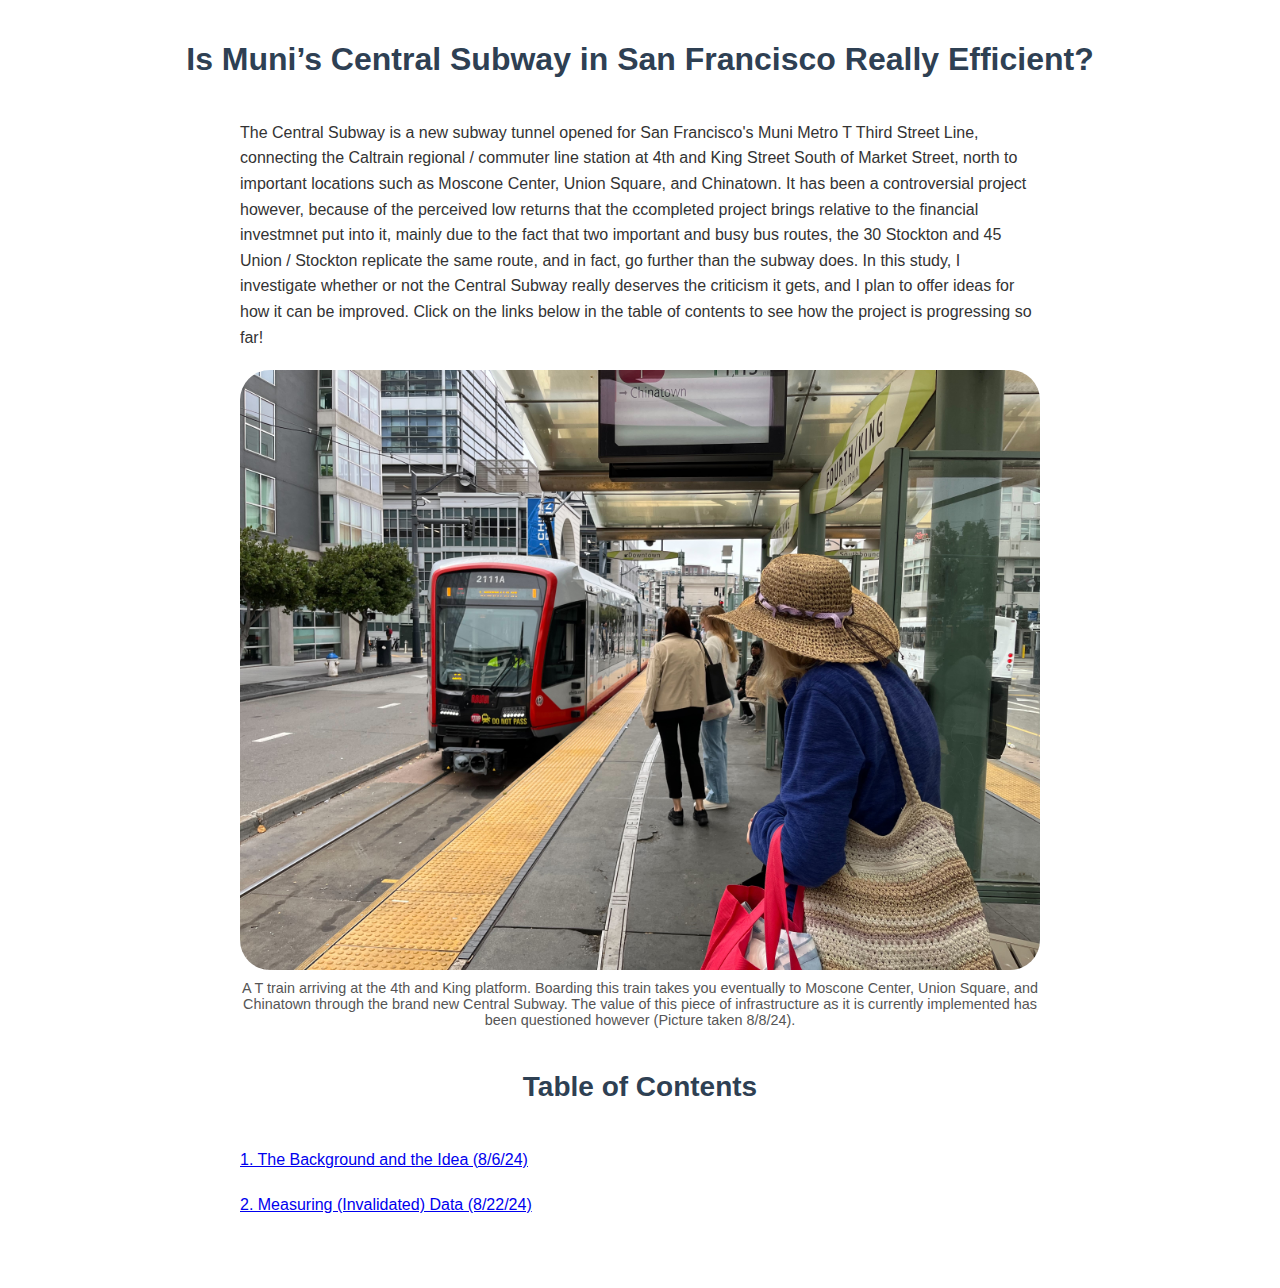
==== central_subway.html @ 16d841a9 "Update central_subway.html" ====
<!DOCTYPE html>
<html lang="en">
<head>
    <meta charset="UTF-8">
    <meta name="viewport" content="width=device-width, initial-scale=1.0">
    <title>Togo Kamata | Personal Projects | Is Muni’s Central Subway in San Francisco Really Efficient?</title>
    <link rel="stylesheet" href="styles.css"> <!-- Link to external CSS file -->
</head>
<body>
    <h1>Is Muni’s Central Subway in San Francisco Really Efficient?</h1>
    <p>The Central Subway is a new subway tunnel opened for San Francisco's Muni Metro T Third Street Line, connecting the Caltrain regional / commuter line station at 4th and King Street South of Market Street, north to important locations such as Moscone Center, Union Square, and Chinatown. It has been a controversial project however, because of the perceived low returns that the ccompleted project brings relative to the financial investmnet put into it, mainly due to the fact that two important and busy bus routes, the 30 Stockton and 45 Union / Stockton replicate the same route, and in fact, go further than the subway does. In this study, I investigate whether or not the Central Subway really deserves the criticism it gets, and I plan to offer ideas for how it can be improved. Click on the links below in the table of contents to see how the project is progressing so far!</p>

 <figure>
        <img src="image_central_subway_2024-08-08_t_arrival_4th_and_king_(1).jpg" alt="The T arrives at 4th and King">
        <figcaption>A T train arriving at the 4th and King platform. Boarding this train takes you eventually to Moscone Center, Union Square, and Chinatown through the brand new Central Subway. The value of this piece of infrastructure as it is currently implemented has been questioned however (Picture taken 8/8/24).</figcaption>
    </figure>

    <h2>Table of Contents</h2>
    <p><a href="central_subway_1.html">1. The Background and the Idea (8/6/24)</a></p>
    <p><a href="central_subway_2.html">2. Measuring (Invalidated) Data (8/22/24)</a></p>
    
</body>
</html>
---- styles.css ----
/* General body styling */
body {
    font-family: Arial, sans-serif;
    background-color: #FFFFFF;
    color: #333;
    margin: 0;
    padding: 0;
    padding-bottom: 50px; /* Ensure some space at the bottom of the page */
}

h1 {
    font-size: 2em;
    color: #2e4053;
    text-align: center;
    padding: 20px;
}

h2 {
    font-size: 1.75em;
    color: #2e4053;
    text-align: center;
    padding: 20px;
}

p {
    max-width: 800px;
    margin: 20px auto;
    line-height: 1.6;
    padding: 0 20px;
    text-align: left; /* Ensure left alignment */
}

/* Styling for button hover state */
button:hover {
    background-color: #0056b3;
}

/* Styling for <figure> and <figcaption> */
figure {
    max-width: 800px;
    margin: 20px auto;
    text-align: center;
}

img {
    max-width: 800px;
    height: auto;
    border: none; /* No border */
    border-radius: 30px;
    display: block;
    margin: 0 auto;
}

figcaption {
    margin-top: 10px;
    font-size: 0.9em;
    color: #555;
}

/* Styling for ordered lists */
ol {
    max-width: 800px;
    margin: 20px auto;
    padding-left: 40px;
    list-style-type: decimal;
}

ol li {
    margin-bottom: 10px;
    line-height: 1.6;
}
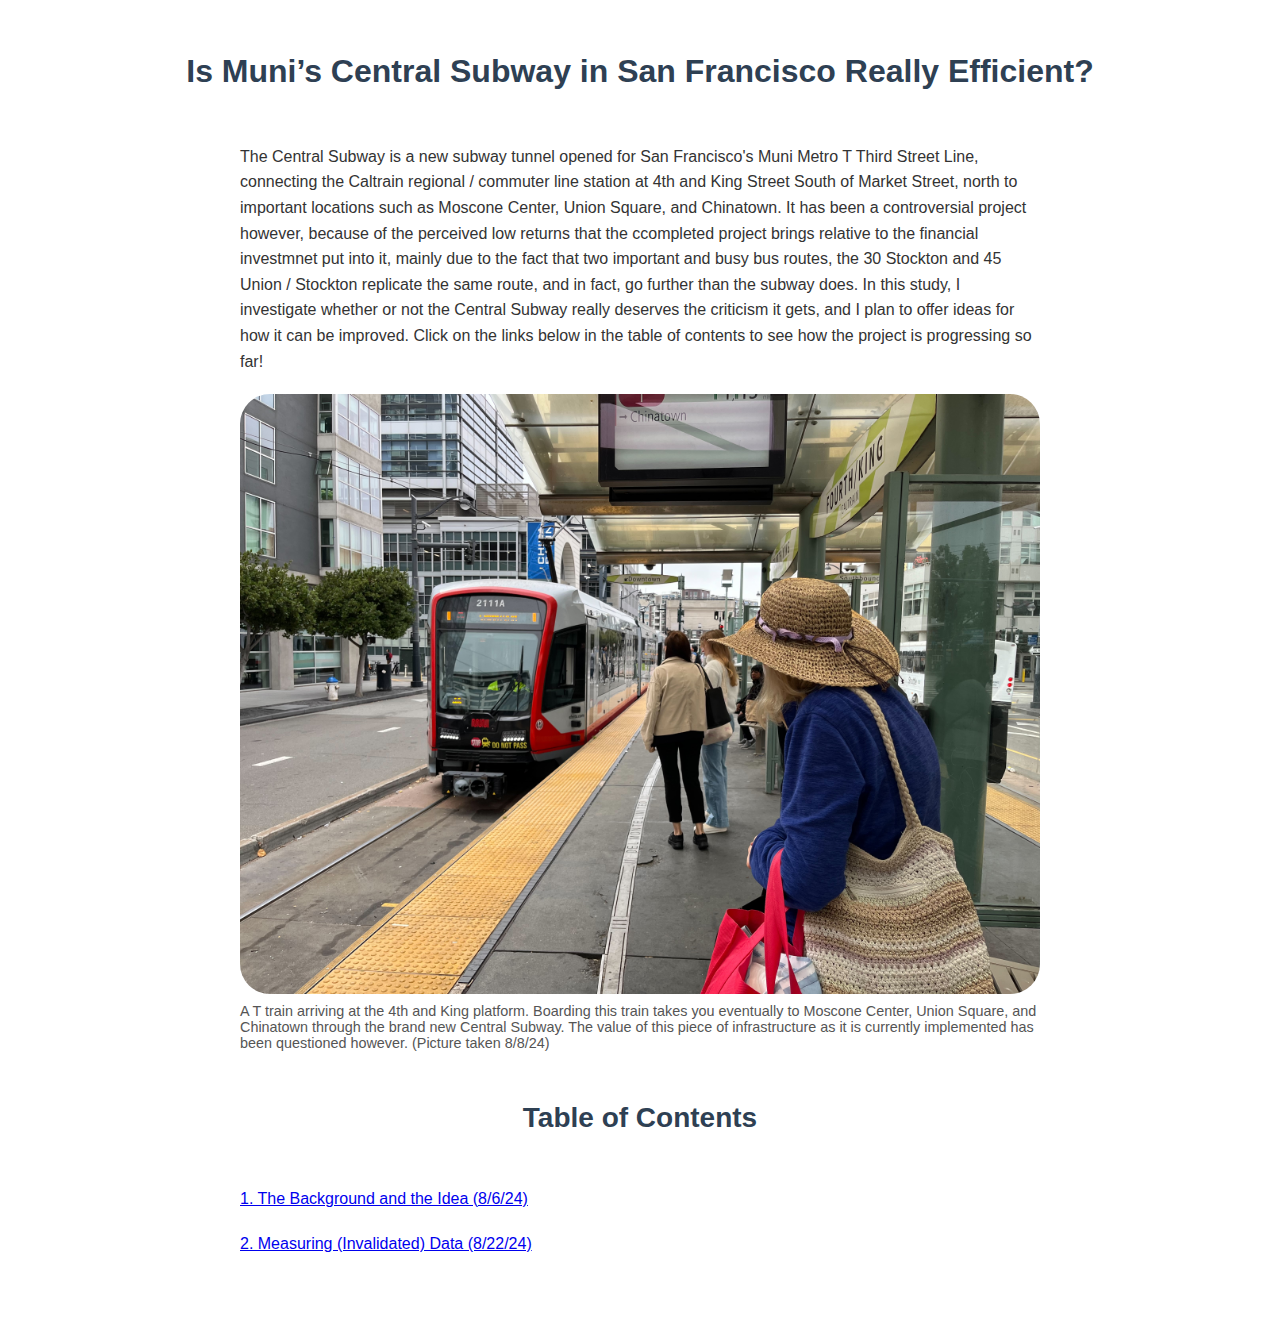
==== commit 76ea4c6e: "Update central_subway.html" ====
--- a/central_subway.html
+++ b/central_subway.html
@@ -12,7 +12,7 @@
 
  <figure>
         <img src="image_central_subway_2024-08-08_t_arrival_4th_and_king_(1).jpg" alt="The T arrives at 4th and King">
-        <figcaption>A T train arriving at the 4th and King platform. Boarding this train takes you eventually to Moscone Center, Union Square, and Chinatown through the brand new Central Subway. The value of this piece of infrastructure as it is currently implemented has been questioned however (Picture taken 8/8/24).</figcaption>
+        <figcaption>A T train arriving at the 4th and King platform. Boarding this train takes you eventually to Moscone Center, Union Square, and Chinatown through the brand new Central Subway. The value of this piece of infrastructure as it is currently implemented has been questioned however. (Picture taken 8/8/24)</figcaption>
     </figure>
 
     <h2>Table of Contents</h2>
--- a/styles.css
+++ b/styles.css
@@ -5,28 +5,35 @@
     color: #333;
     margin: 0;
     padding: 0;
-    padding-bottom: 50px; /* Ensure some space at the bottom of the page */
+    padding-bottom: 3em; /* Adjusted for spacing at the bottom */
 }
 
 h1 {
     font-size: 2em;
     color: #2e4053;
     text-align: center;
-    padding: 20px;
+    padding: 1em;
 }
 
 h2 {
     font-size: 1.75em;
     color: #2e4053;
     text-align: center;
-    padding: 20px;
+    padding: 1em;
+}
+
+h3 {
+    font-size: 1.5em;
+    color: #2e4053;
+    text-align: center;
+    padding: 1em;
 }
 
 p {
-    max-width: 800px;
-    margin: 20px auto;
+    max-width: 50em; /* Approximately 800px at 16px base font size */
+    margin: 1.25em auto; /* Adjusted margin for spacing */
     line-height: 1.6;
-    padding: 0 20px;
+    padding: 0 1.25em; /* Adjusted padding for spacing */
     text-align: left; /* Ensure left alignment */
 }
 
@@ -37,35 +44,44 @@
 
 /* Styling for <figure> and <figcaption> */
 figure {
-    max-width: 800px;
-    margin: 20px auto;
+    max-width: 50em; /* Approximately 800px at 16px base font size */
+    margin: 1.25em auto; /* Adjusted margin for spacing */
     text-align: center;
 }
 
 img {
-    max-width: 800px;
+    max-width: 100%;
     height: auto;
     border: none; /* No border */
-    border-radius: 30px;
+    border-radius: 1.875em; /* 30px at 16px base font size */
     display: block;
     margin: 0 auto;
 }
 
 figcaption {
-    margin-top: 10px;
+    margin-top: 0.625em; /* Adjusted margin for spacing */
     font-size: 0.9em;
     color: #555;
+    text-align: left; /* Ensure left alignment */
 }
 
-/* Styling for ordered lists */
-ol {
-    max-width: 800px;
-    margin: 20px auto;
-    padding-left: 40px;
-    list-style-type: decimal;
+/* Styling for ordered and unordered lists */
+ol, ul {
+    max-width: 50em; /* Approximately 800px at 16px base font size */
+    margin: 1.25em auto; /* Adjusted margin for spacing */
+    padding-left: 2.5em; /* Adjusted padding for spacing */
 }
 
-ol li {
-    margin-bottom: 10px;
+li {
+    margin-bottom: 0.625em; /* Adjusted margin for spacing */
     line-height: 1.6;
 }
+
+ul {
+    list-style-type: disc; /* Default bullet points */
+}
+
+ol {
+    list-style-type: decimal; /* Default numbered points */
+}
+
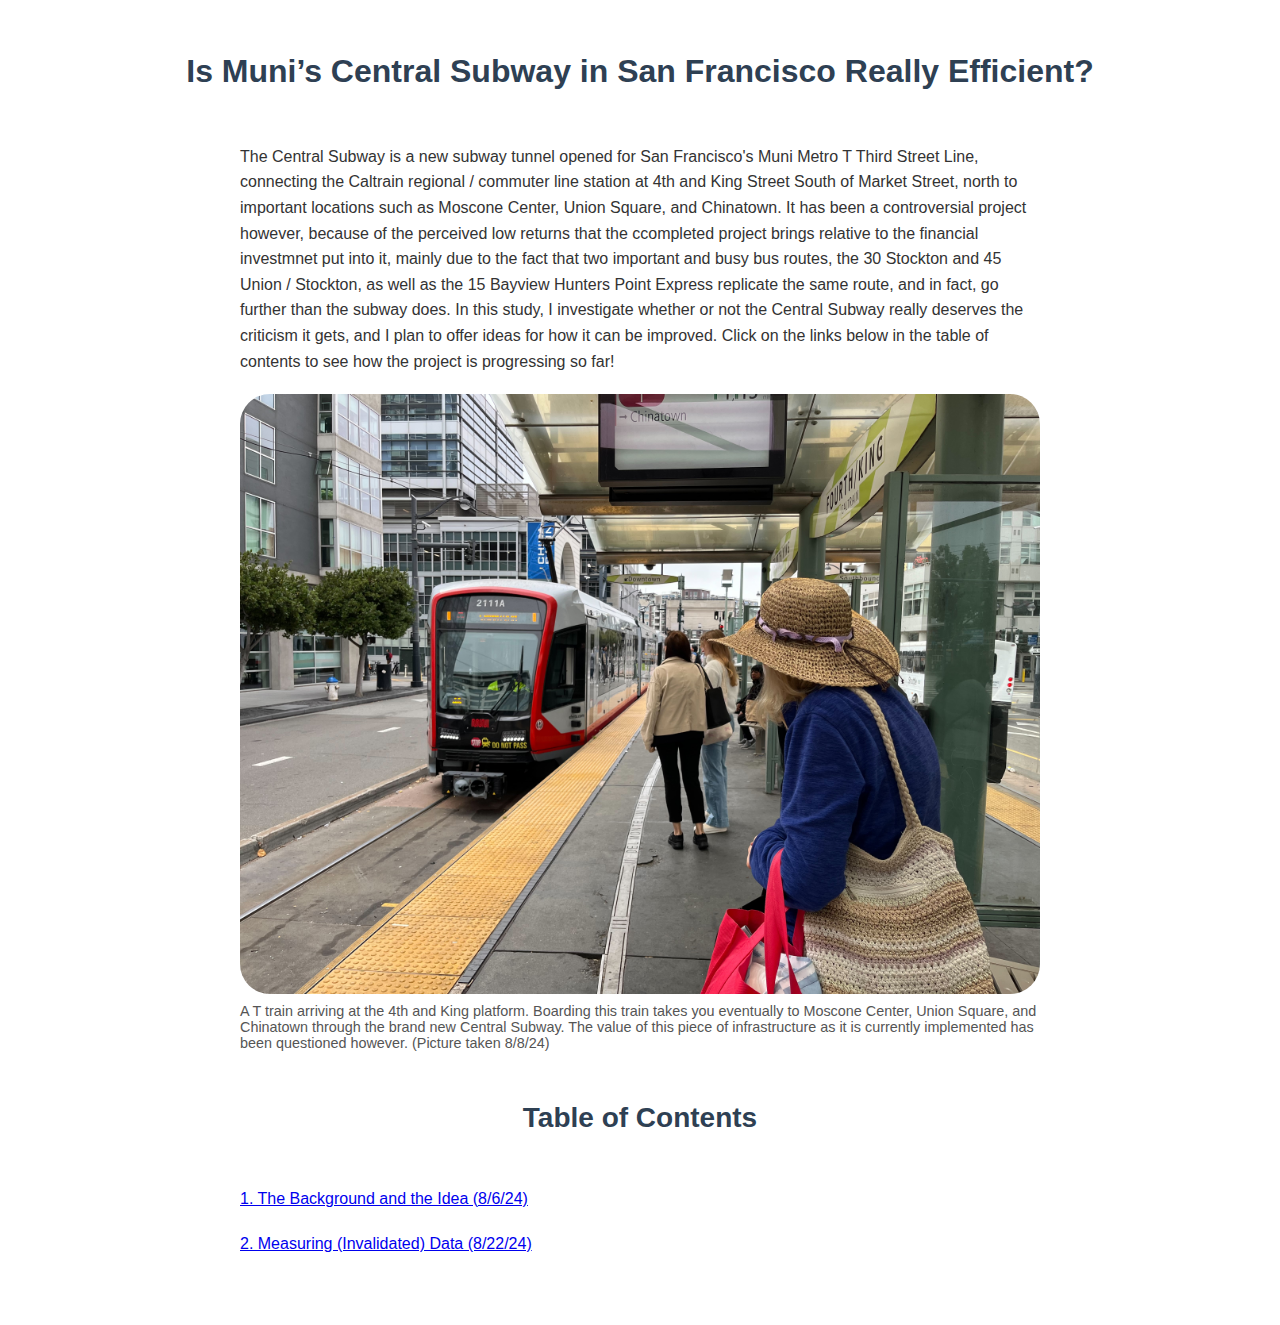
==== commit 7b67fc55: "Update central_subway.html" ====
--- a/central_subway.html
+++ b/central_subway.html
@@ -8,7 +8,7 @@
 </head>
 <body>
     <h1>Is Muni’s Central Subway in San Francisco Really Efficient?</h1>
-    <p>The Central Subway is a new subway tunnel opened for San Francisco's Muni Metro T Third Street Line, connecting the Caltrain regional / commuter line station at 4th and King Street South of Market Street, north to important locations such as Moscone Center, Union Square, and Chinatown. It has been a controversial project however, because of the perceived low returns that the ccompleted project brings relative to the financial investmnet put into it, mainly due to the fact that two important and busy bus routes, the 30 Stockton and 45 Union / Stockton replicate the same route, and in fact, go further than the subway does. In this study, I investigate whether or not the Central Subway really deserves the criticism it gets, and I plan to offer ideas for how it can be improved. Click on the links below in the table of contents to see how the project is progressing so far!</p>
+    <p>The Central Subway is a new subway tunnel opened for San Francisco's Muni Metro T Third Street Line, connecting the Caltrain regional / commuter line station at 4th and King Street South of Market Street, north to important locations such as Moscone Center, Union Square, and Chinatown. It has been a controversial project however, because of the perceived low returns that the ccompleted project brings relative to the financial investmnet put into it, mainly due to the fact that two important and busy bus routes, the 30 Stockton and 45 Union / Stockton, as well as the 15 Bayview Hunters Point Express replicate the same route, and in fact, go further than the subway does. In this study, I investigate whether or not the Central Subway really deserves the criticism it gets, and I plan to offer ideas for how it can be improved. Click on the links below in the table of contents to see how the project is progressing so far!</p>
 
  <figure>
         <img src="image_central_subway_2024-08-08_t_arrival_4th_and_king_(1).jpg" alt="The T arrives at 4th and King">
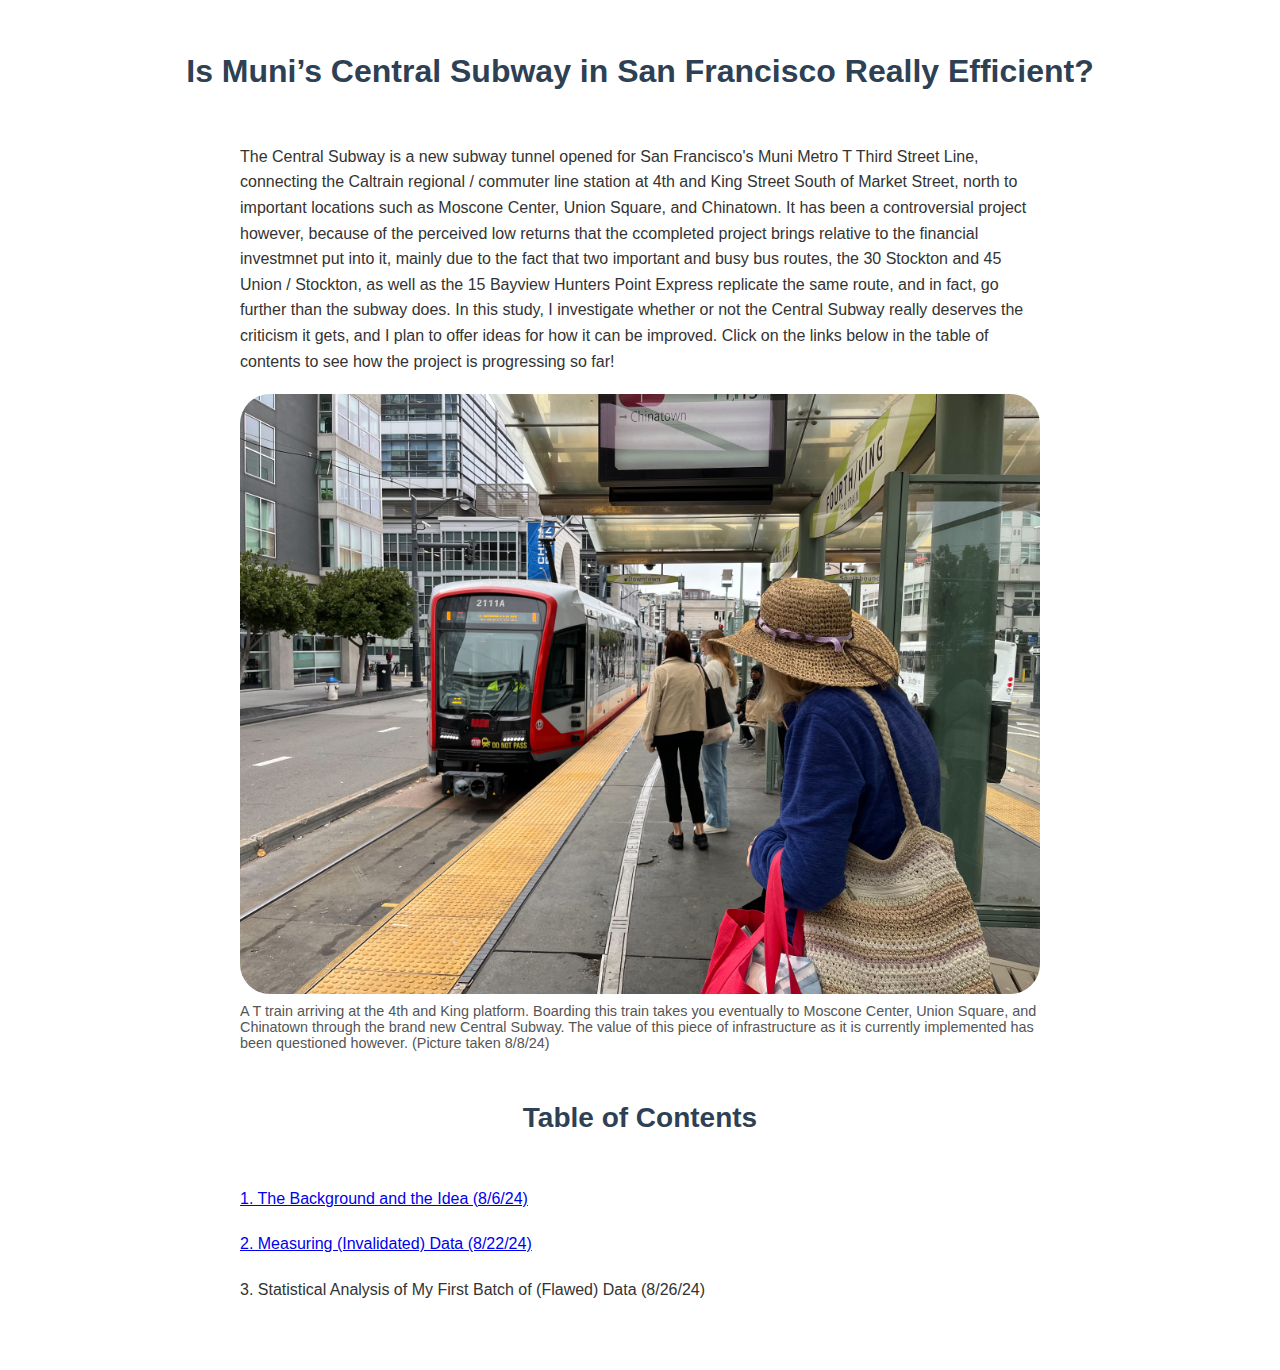
==== commit dc1dda70: "Update central_subway.html" ====
--- a/central_subway.html
+++ b/central_subway.html
@@ -18,6 +18,7 @@
     <h2>Table of Contents</h2>
     <p><a href="central_subway_1.html">1. The Background and the Idea (8/6/24)</a></p>
     <p><a href="central_subway_2.html">2. Measuring (Invalidated) Data (8/22/24)</a></p>
+    <p><a hred="central_subway_3.html">3. Statistical Analysis of My First Batch of (Flawed) Data (8/26/24)<a/></p>
     
 </body>
 </html>
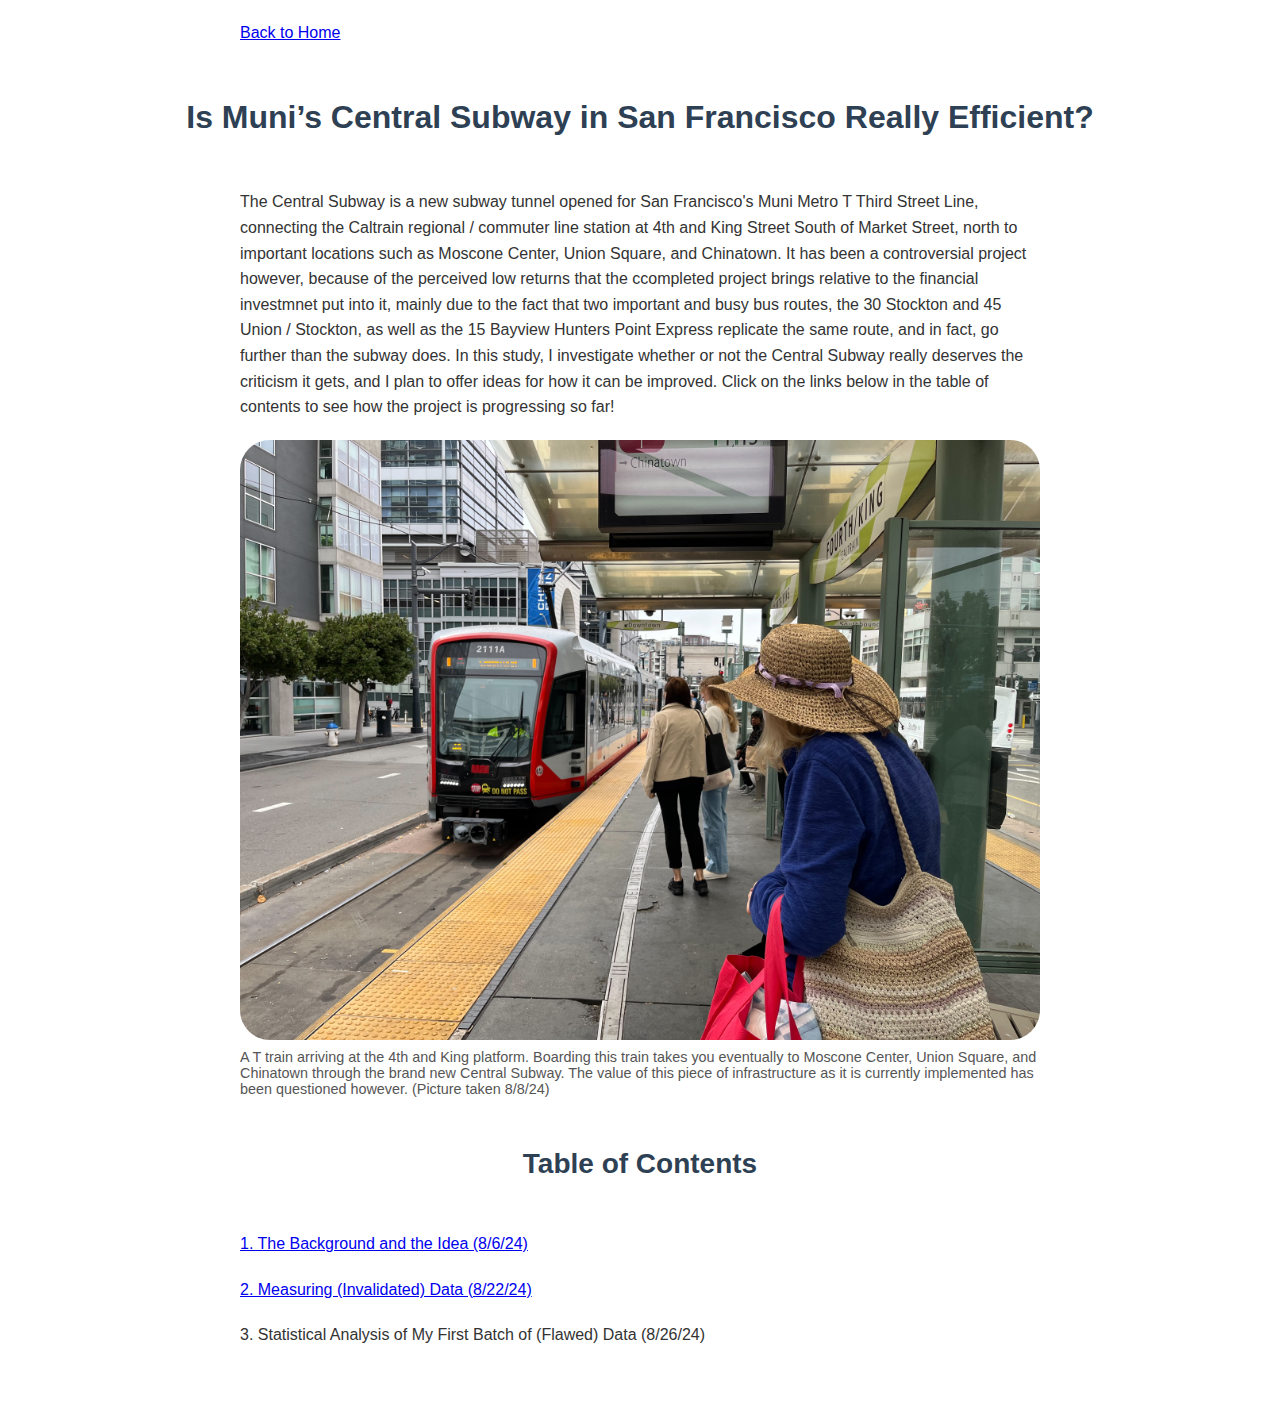
==== commit 9a204949: "Update central_subway.html" ====
--- a/central_subway.html
+++ b/central_subway.html
@@ -7,6 +7,7 @@
     <link rel="stylesheet" href="styles.css"> <!-- Link to external CSS file -->
 </head>
 <body>
+    <p><a href="index.html">Back to Home</a></p>
     <h1>Is Muni’s Central Subway in San Francisco Really Efficient?</h1>
     <p>The Central Subway is a new subway tunnel opened for San Francisco's Muni Metro T Third Street Line, connecting the Caltrain regional / commuter line station at 4th and King Street South of Market Street, north to important locations such as Moscone Center, Union Square, and Chinatown. It has been a controversial project however, because of the perceived low returns that the ccompleted project brings relative to the financial investmnet put into it, mainly due to the fact that two important and busy bus routes, the 30 Stockton and 45 Union / Stockton, as well as the 15 Bayview Hunters Point Express replicate the same route, and in fact, go further than the subway does. In this study, I investigate whether or not the Central Subway really deserves the criticism it gets, and I plan to offer ideas for how it can be improved. Click on the links below in the table of contents to see how the project is progressing so far!</p>
 
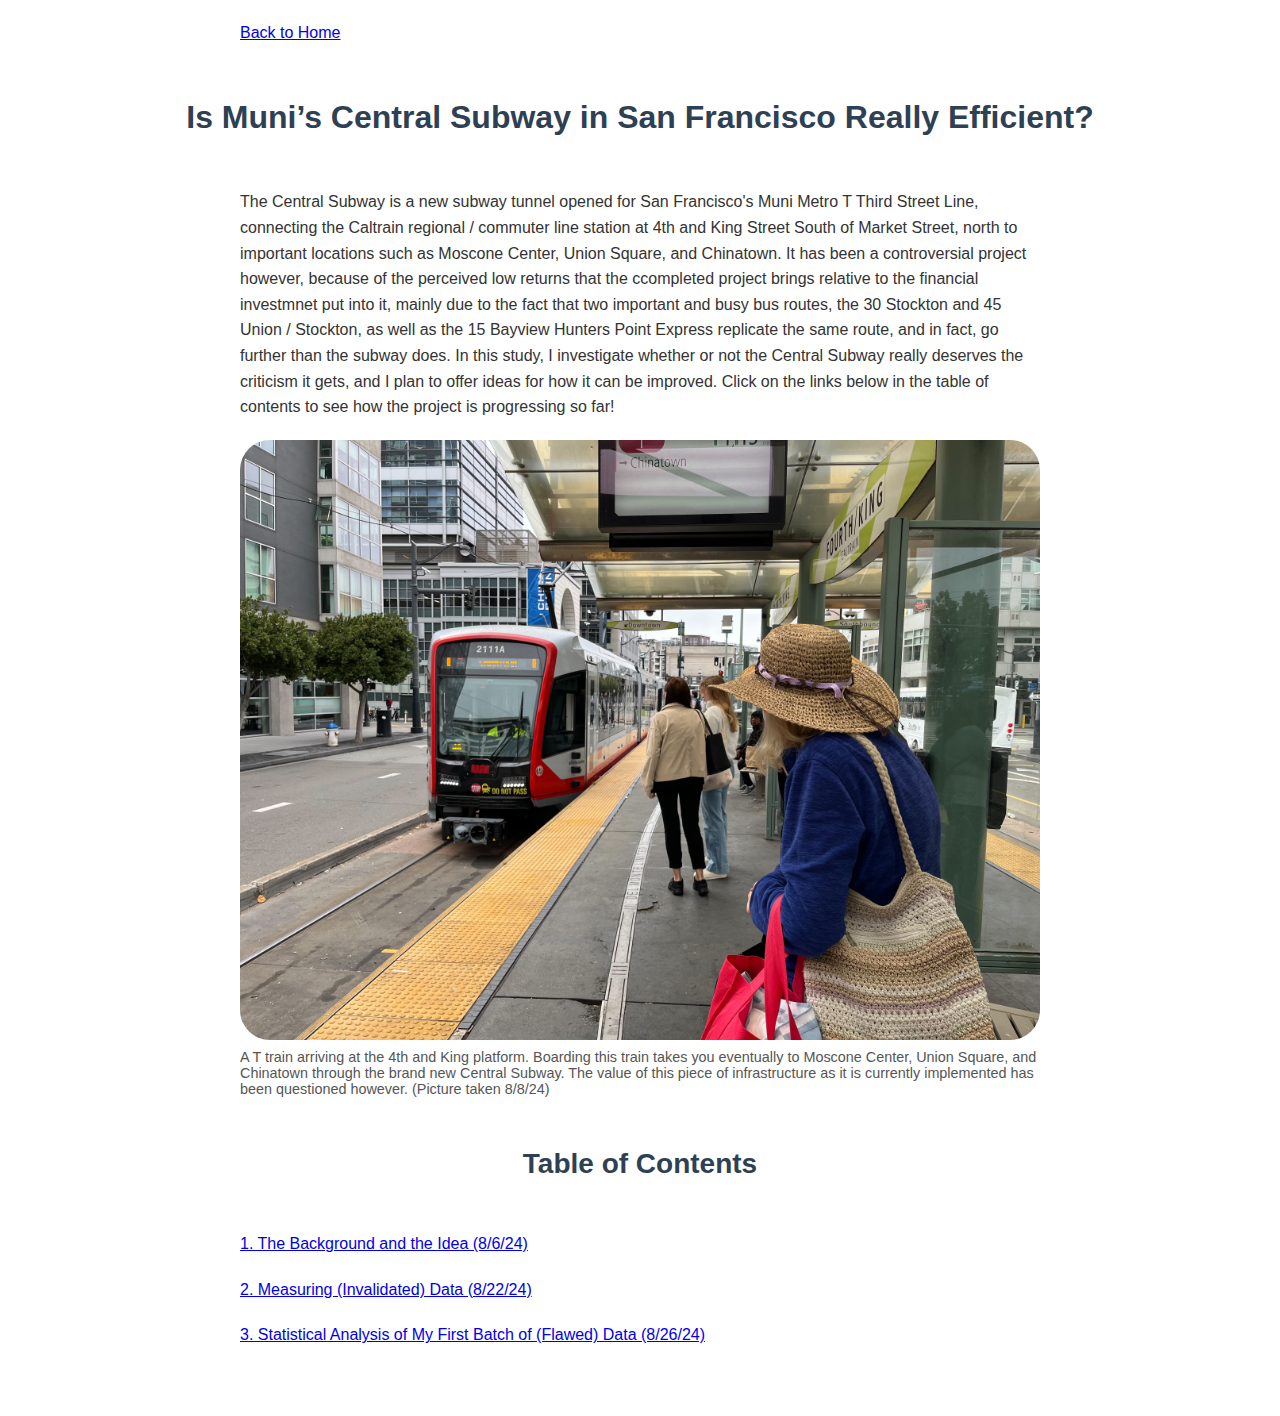
==== commit 78fb55f0: "Update central_subway.html" ====
--- a/central_subway.html
+++ b/central_subway.html
@@ -19,7 +19,7 @@
     <h2>Table of Contents</h2>
     <p><a href="central_subway_1.html">1. The Background and the Idea (8/6/24)</a></p>
     <p><a href="central_subway_2.html">2. Measuring (Invalidated) Data (8/22/24)</a></p>
-    <p><a hred="central_subway_3.html">3. Statistical Analysis of My First Batch of (Flawed) Data (8/26/24)<a/></p>
+    <p><a href="central_subway_3.html">3. Statistical Analysis of My First Batch of (Flawed) Data (8/26/24)<a/></p>
     
 </body>
 </html>
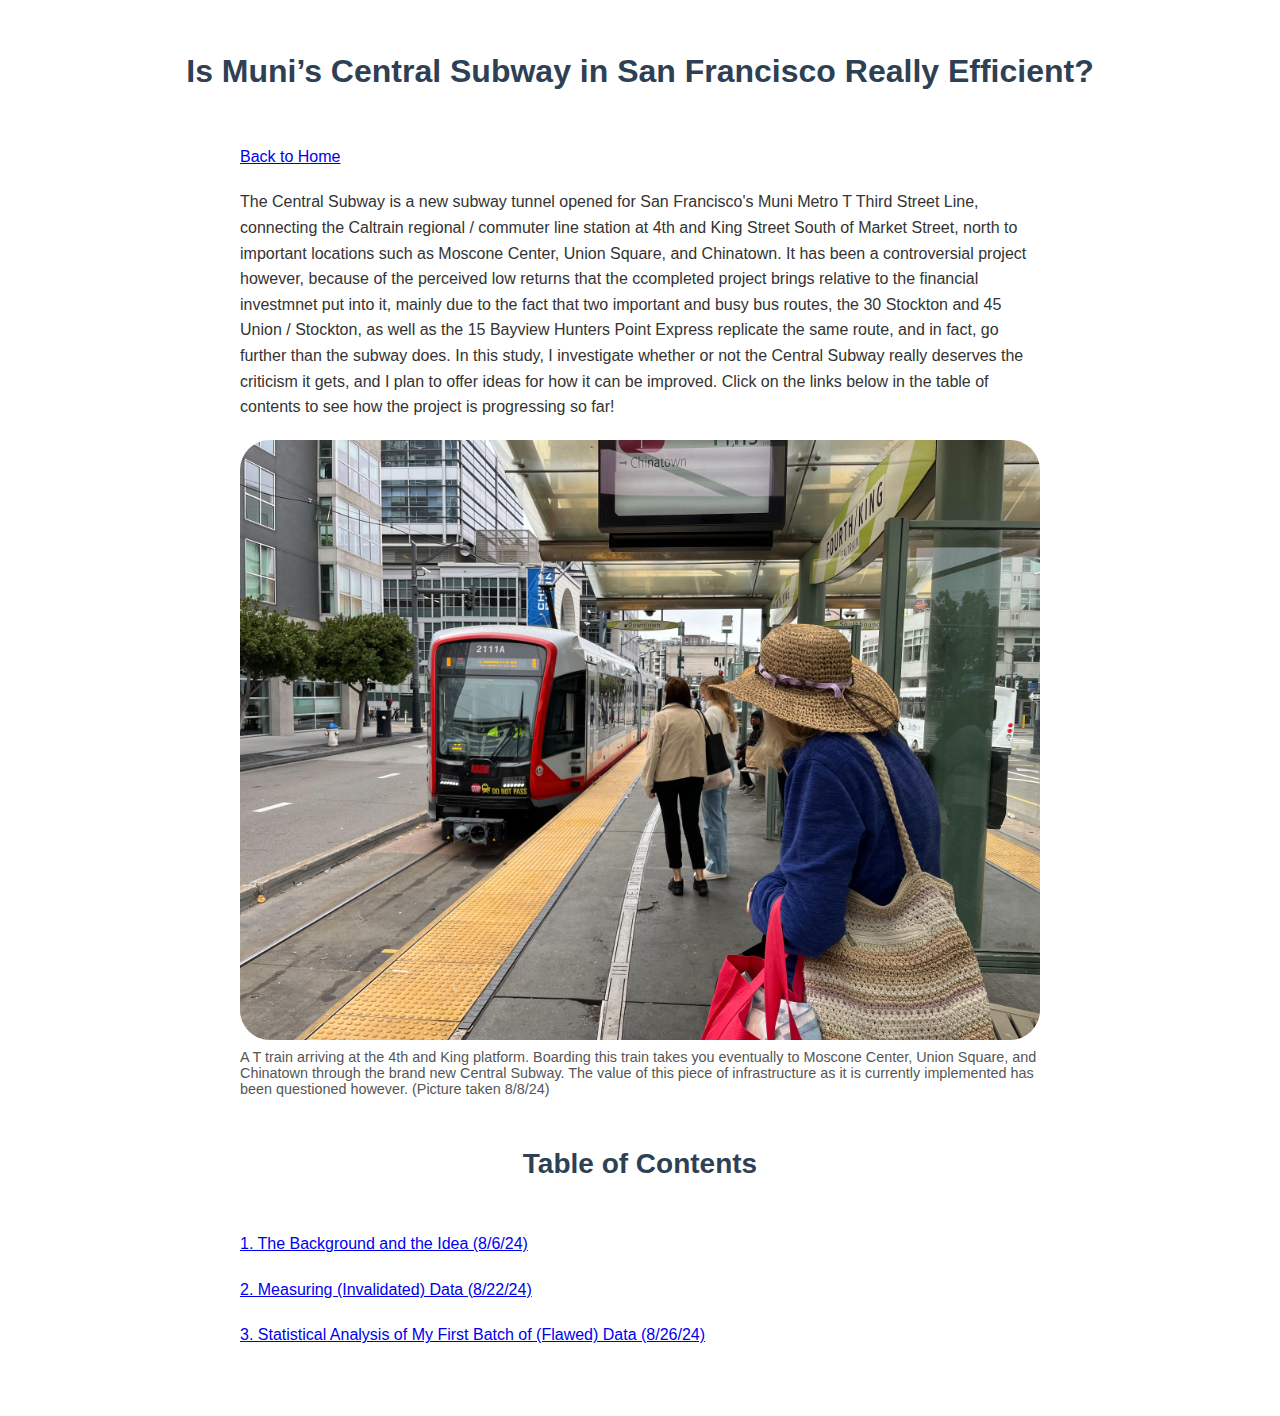
==== commit 9228f968: "Update central_subway.html" ====
--- a/central_subway.html
+++ b/central_subway.html
@@ -7,8 +7,8 @@
     <link rel="stylesheet" href="styles.css"> <!-- Link to external CSS file -->
 </head>
 <body>
+    <h1>Is Muni’s Central Subway in San Francisco Really Efficient?</h1>
     <p><a href="index.html">Back to Home</a></p>
-    <h1>Is Muni’s Central Subway in San Francisco Really Efficient?</h1>
     <p>The Central Subway is a new subway tunnel opened for San Francisco's Muni Metro T Third Street Line, connecting the Caltrain regional / commuter line station at 4th and King Street South of Market Street, north to important locations such as Moscone Center, Union Square, and Chinatown. It has been a controversial project however, because of the perceived low returns that the ccompleted project brings relative to the financial investmnet put into it, mainly due to the fact that two important and busy bus routes, the 30 Stockton and 45 Union / Stockton, as well as the 15 Bayview Hunters Point Express replicate the same route, and in fact, go further than the subway does. In this study, I investigate whether or not the Central Subway really deserves the criticism it gets, and I plan to offer ideas for how it can be improved. Click on the links below in the table of contents to see how the project is progressing so far!</p>
 
  <figure>
